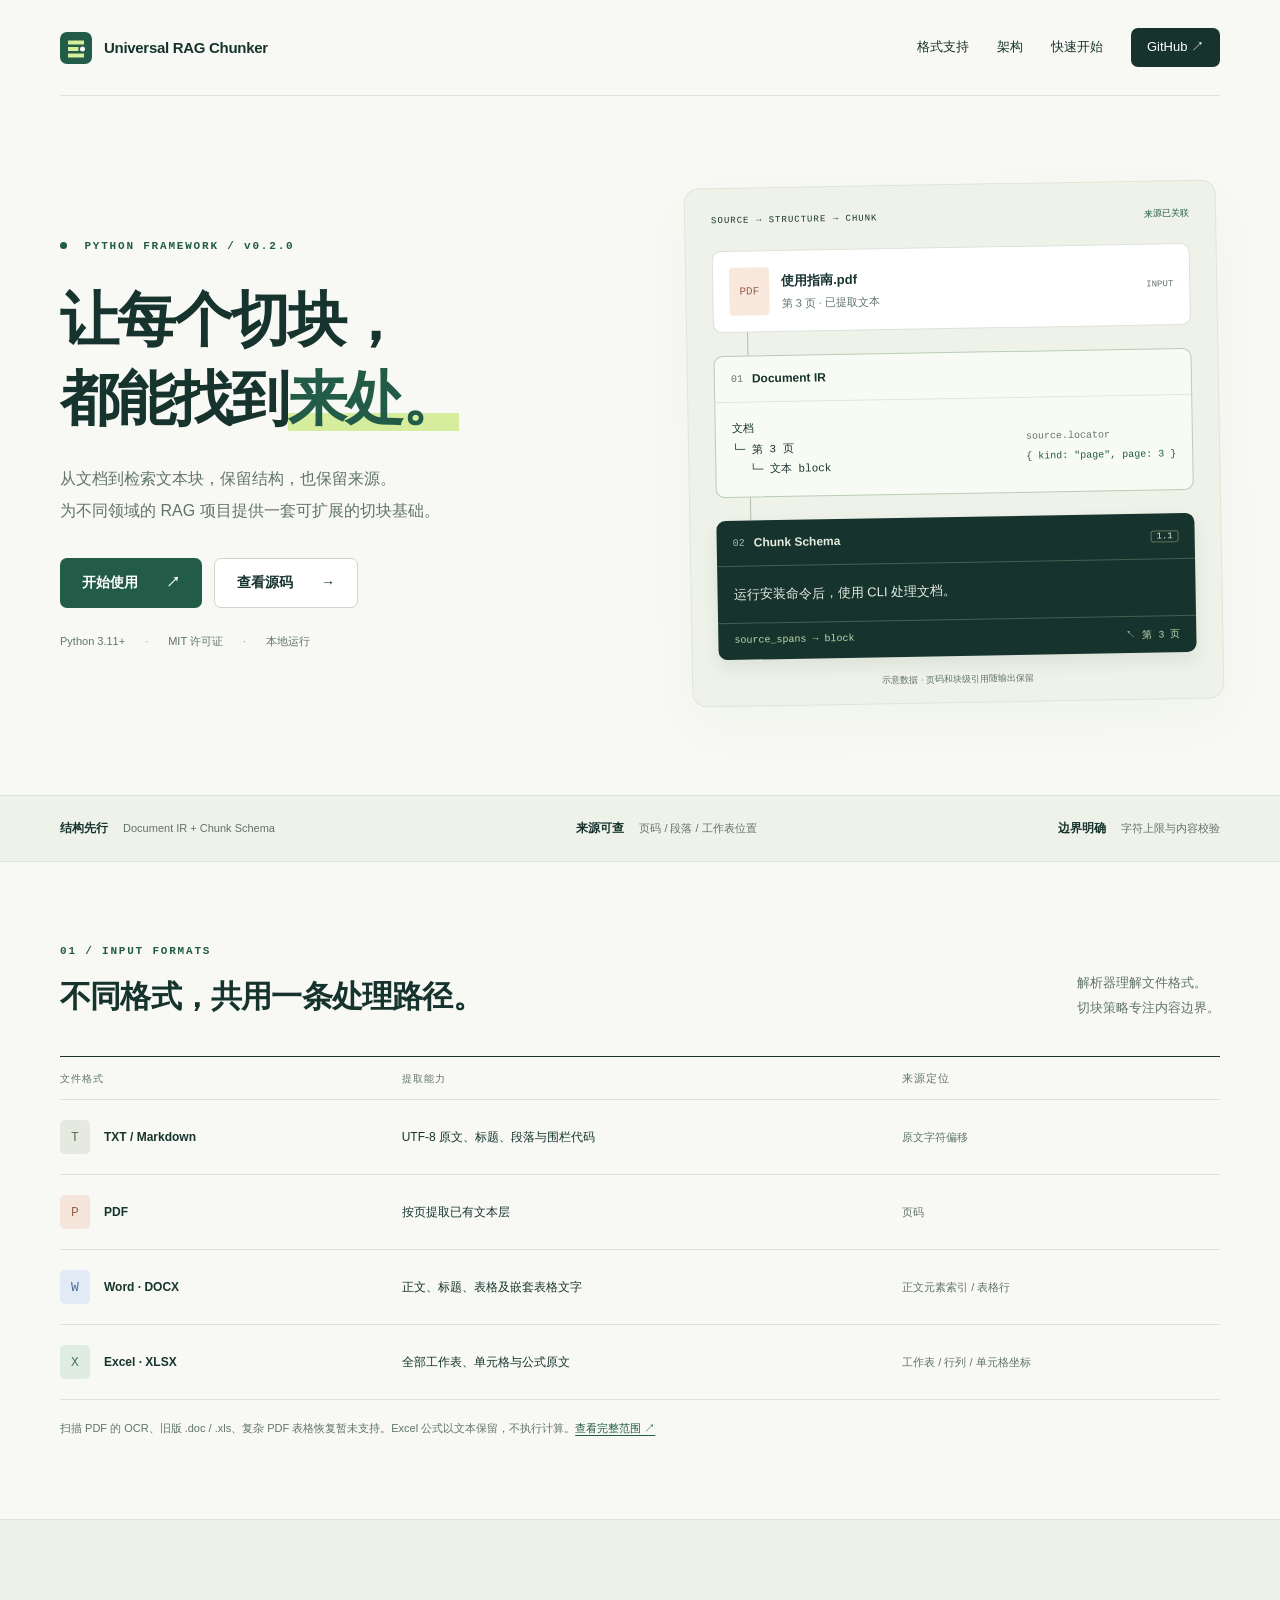
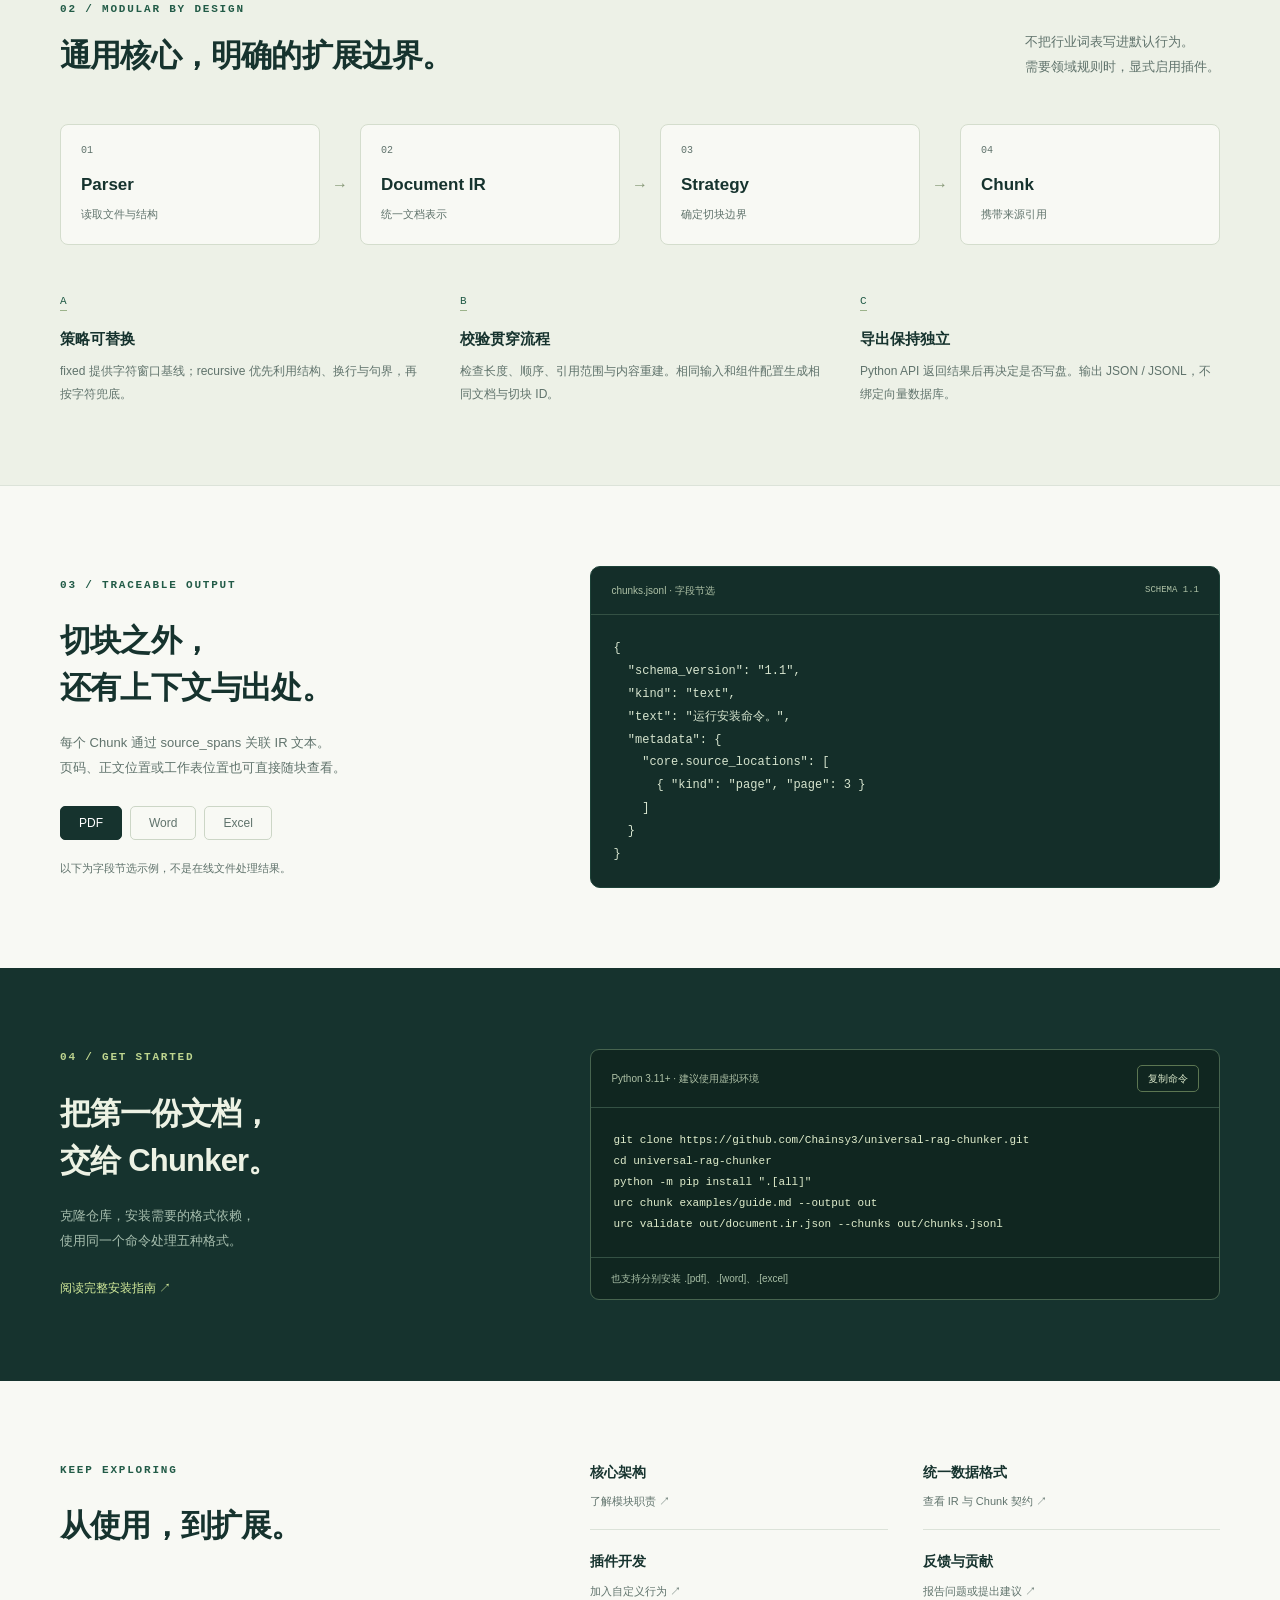
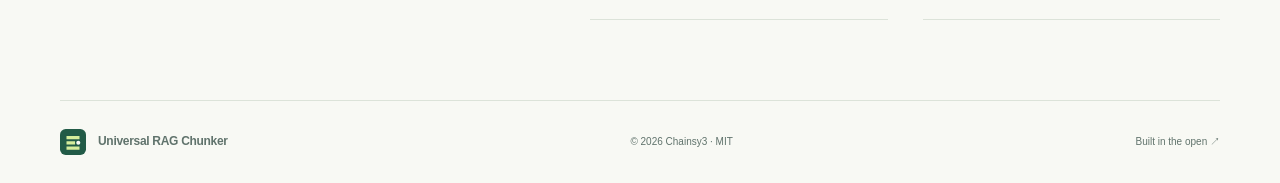
==== site/index.html @ 08a27d6c "Publish Universal RAG Chunker 0.2.0 with documentation and project website" ====
<!doctype html>
<html lang="zh-CN">
<head>
  <meta charset="utf-8">
  <meta name="viewport" content="width=device-width,initial-scale=1">
  <meta name="description" content="Universal RAG Chunker：将 TXT、Markdown、PDF、Word 和 Excel 转为可追溯、可验证的检索文本块。模块化 Python 框架，MIT 开源。">
  <meta name="theme-color" content="#132b27">
  <meta property="og:title" content="Universal RAG Chunker · 每个切块都有来处">
  <meta property="og:description" content="五种文件格式，两层数据模型，一条可追溯的 RAG 文档处理路径。">
  <meta property="og:type" content="website">
  <title>Universal RAG Chunker · 每个切块都有来处</title>
  <link rel="icon" href="icon.svg" type="image/svg+xml">
  <link rel="stylesheet" href="styles.css">
  <script src="app.js" defer></script>
</head>
<body>
<a class="skip" href="#main">跳至正文</a>
<header class="header wrap">
  <a class="brand" href="#" aria-label="Universal RAG Chunker 首页"><img src="icon.svg" alt="" width="32" height="32"><span>Universal RAG <strong>Chunker</strong></span></a>
  <nav aria-label="主导航"><a href="#formats">格式支持</a><a href="#architecture">架构</a><a href="#start">快速开始</a><a class="nav-github" href="https://github.com/Chainsy3/universal-rag-chunker">GitHub ↗</a></nav>
</header>
<main id="main">
  <section class="hero wrap">
    <div class="hero-copy">
      <p class="eyebrow"><span class="dot"></span> PYTHON FRAMEWORK / v0.2.0</p>
      <h1>让每个切块，<br>都能找到<span>来处。</span></h1>
      <p class="lead">从文档到检索文本块，保留结构，也保留来源。<br>为不同领域的 RAG 项目提供一套可扩展的切块基础。</p>
      <div class="actions"><a class="button primary" href="#start">开始使用 <span>↗</span></a><a class="button secondary" href="https://github.com/Chainsy3/universal-rag-chunker">查看源码 <span>→</span></a></div>
      <div class="hero-meta"><span>Python 3.11+</span><span>MIT 许可证</span><span>本地运行</span></div>
    </div>
    <div class="hero-visual" aria-label="文档结构和切块来源示意">
      <div class="visual-top"><span class="mono">SOURCE → STRUCTURE → CHUNK</span><span class="status">来源已关联</span></div>
      <div class="document-card"><div class="doc-icon">PDF</div><div><strong>使用指南.pdf</strong><span>第 3 页 · 已提取文本</span></div><span class="file-label">INPUT</span></div>
      <div class="connector-line"></div>
      <div class="ir-card"><div class="card-label"><span>01</span> Document IR</div><div class="ir-body"><div class="tree"><span>文档</span><span>└─ 第 3 页</span><span>　 └─ 文本 block</span></div><div class="locator"><span>source.locator</span><code>{ kind: "page", page: 3 }</code></div></div></div>
      <div class="connector-line"></div>
      <div class="chunk-card"><div class="card-label"><span>02</span> Chunk Schema <span class="mini-badge">1.1</span></div><p>运行安装命令后，使用 CLI 处理文档。</p><div class="chunk-footer"><span>source_spans → block</span><span>↖ 第 3 页</span></div></div>
      <p class="visual-note">示意数据 · 页码和块级引用随输出保留</p>
    </div>
  </section>
  <div class="principles"><div class="wrap principles-inner"><span><b>结构先行</b> Document IR + Chunk Schema</span><span><b>来源可查</b> 页码 / 段落 / 工作表位置</span><span><b>边界明确</b> 字符上限与内容校验</span></div></div>

  <section class="section wrap" id="formats">
    <div class="section-heading"><div><p class="eyebrow">01 / INPUT FORMATS</p><h2>不同格式，共用一条处理路径。</h2></div><p>解析器理解文件格式。<br>切块策略专注内容边界。</p></div>
    <div class="format-table" role="table" aria-label="支持格式">
      <div class="format-row table-head" role="row"><span role="columnheader">文件格式</span><span role="columnheader">提取能力</span><span role="columnheader">来源定位</span></div>
      <div class="format-row" role="row"><span role="cell"><b class="format-icon text-icon">T</b><strong>TXT / Markdown</strong></span><span role="cell">UTF-8 原文、标题、段落与围栏代码</span><span role="cell">原文字符偏移</span></div>
      <div class="format-row" role="row"><span role="cell"><b class="format-icon pdf-icon">P</b><strong>PDF</strong></span><span role="cell">按页提取已有文本层</span><span role="cell">页码</span></div>
      <div class="format-row" role="row"><span role="cell"><b class="format-icon word-icon">W</b><strong>Word · DOCX</strong></span><span role="cell">正文、标题、表格及嵌套表格文字</span><span role="cell">正文元素索引 / 表格行</span></div>
      <div class="format-row" role="row"><span role="cell"><b class="format-icon excel-icon">X</b><strong>Excel · XLSX</strong></span><span role="cell">全部工作表、单元格与公式原文</span><span role="cell">工作表 / 行列 / 单元格坐标</span></div>
    </div>
    <p class="note">扫描 PDF 的 OCR、旧版 .doc / .xls、复杂 PDF 表格恢复暂未支持。Excel 公式以文本保留，不执行计算。<a href="https://github.com/Chainsy3/universal-rag-chunker/blob/main/docs/formats.md">查看完整范围 ↗</a></p>
  </section>

  <section class="architecture" id="architecture"><div class="section wrap">
    <div class="section-heading"><div><p class="eyebrow">02 / MODULAR BY DESIGN</p><h2>通用核心，明确的扩展边界。</h2></div><p>不把行业词表写进默认行为。<br>需要领域规则时，显式启用插件。</p></div>
    <div class="pipeline" aria-label="处理流程"><div><small>01</small><b>Parser</b><span>读取文件与结构</span></div><i aria-hidden="true">→</i><div><small>02</small><b>Document IR</b><span>统一文档表示</span></div><i aria-hidden="true">→</i><div><small>03</small><b>Strategy</b><span>确定切块边界</span></div><i aria-hidden="true">→</i><div><small>04</small><b>Chunk</b><span>携带来源引用</span></div></div>
    <div class="architecture-notes"><article><span class="detail-number">A</span><h3>策略可替换</h3><p>fixed 提供字符窗口基线；recursive 优先利用结构、换行与句界，再按字符兜底。</p></article><article><span class="detail-number">B</span><h3>校验贯穿流程</h3><p>检查长度、顺序、引用范围与内容重建。相同输入和组件配置生成相同文档与切块 ID。</p></article><article><span class="detail-number">C</span><h3>导出保持独立</h3><p>Python API 返回结果后再决定是否写盘。输出 JSON / JSONL，不绑定向量数据库。</p></article></div>
  </div></section>

  <section class="section wrap examples" id="output">
    <div><p class="eyebrow">03 / TRACEABLE OUTPUT</p><h2>切块之外，<br>还有上下文与出处。</h2><p class="section-copy">每个 Chunk 通过 source_spans 关联 IR 文本。<br>页码、正文位置或工作表位置也可直接随块查看。</p><div class="example-tabs" role="group" aria-label="选择输出示例格式"><button class="active" type="button" data-example="pdf" aria-pressed="true">PDF</button><button type="button" data-example="word" aria-pressed="false">Word</button><button type="button" data-example="excel" aria-pressed="false">Excel</button></div><p class="note">以下为字段节选示例，不是在线文件处理结果。</p></div>
    <div class="code-panel"><div class="code-top"><span>chunks.jsonl · 字段节选</span><span class="mono">SCHEMA 1.1</span></div><pre tabindex="0"><code id="output-code">{
  "schema_version": "1.1",
  "kind": "text",
  "text": "运行安装命令。",
  "metadata": {
    "core.source_locations": [
      { "kind": "page", "page": 3 }
    ]
  }
}</code></pre></div>
  </section>

  <section class="start-section" id="start"><div class="section wrap start-grid"><div><p class="eyebrow">04 / GET STARTED</p><h2>把第一份文档，<br>交给 Chunker。</h2><p class="section-copy">克隆仓库，安装需要的格式依赖，<br>使用同一个命令处理五种格式。</p><a class="text-link" href="https://github.com/Chainsy3/universal-rag-chunker/blob/main/README.md">阅读完整安装指南 ↗</a></div><div class="install-panel"><div class="code-top"><span>Python 3.11+ · 建议使用虚拟环境</span><button type="button" id="copy-command">复制命令</button></div><pre tabindex="0"><code id="install-code">git clone https://github.com/Chainsy3/universal-rag-chunker.git
cd universal-rag-chunker
python -m pip install ".[all]"
urc chunk examples/guide.md --output out
urc validate out/document.ir.json --chunks out/chunks.jsonl</code></pre><p id="copy-status" role="status" aria-live="polite">也支持分别安装 .[pdf]、.[word]、.[excel]</p></div></div></section>

  <section class="section wrap docs-section" id="docs"><div><p class="eyebrow">KEEP EXPLORING</p><h2>从使用，到扩展。</h2></div><div class="doc-links"><a href="https://github.com/Chainsy3/universal-rag-chunker/blob/main/docs/architecture.md"><span>核心架构</span><span>了解模块职责 ↗</span></a><a href="https://github.com/Chainsy3/universal-rag-chunker/blob/main/docs/data-model.md"><span>统一数据格式</span><span>查看 IR 与 Chunk 契约 ↗</span></a><a href="https://github.com/Chainsy3/universal-rag-chunker/blob/main/docs/plugins.md"><span>插件开发</span><span>加入自定义行为 ↗</span></a><a href="https://github.com/Chainsy3/universal-rag-chunker/issues"><span>反馈与贡献</span><span>报告问题或提出建议 ↗</span></a></div></section>
</main>
<footer class="wrap footer"><a class="brand" href="#"><img src="icon.svg" alt="" width="26" height="26"><span>Universal RAG Chunker</span></a><span>© 2026 Chainsy3 · MIT</span><a href="https://github.com/Chainsy3/universal-rag-chunker">Built in the open ↗</a></footer>
</body>
</html>
---- site/styles.css ----
:root{--ink:#16332e;--muted:#60736c;--green:#225b47;--lime:#d5ed9c;--line:#dce3d9;--paper:#f8f9f4;--mono:Consolas,"SFMono-Regular",monospace}*{box-sizing:border-box}html{scroll-behavior:smooth;scroll-padding-top:30px}body{margin:0;background:var(--paper);color:var(--ink);font-family:Inter,"Segoe UI","Microsoft YaHei",sans-serif;line-height:1.7;-webkit-font-smoothing:antialiased}a{color:inherit;text-decoration:none}a:hover{text-decoration:underline;text-underline-offset:5px}button{font:inherit;cursor:pointer}button:focus-visible,a:focus-visible,pre:focus-visible{outline:3px solid #839d29;outline-offset:5px}.wrap{width:min(1160px,calc(100% - 64px));margin-inline:auto}.skip{position:absolute;top:-80px;left:20px;background:white;padding:12px;z-index:10}.skip:focus{top:8px}.header{display:flex;align-items:center;justify-content:space-between;gap:20px;min-height:96px;border-bottom:1px solid var(--line)}.brand{display:flex;align-items:center;gap:12px;font-size:15px;font-weight:600;letter-spacing:-.3px}.brand strong{font-weight:800}.header nav{display:flex;align-items:center;gap:28px;font-size:13px}.nav-github{background:var(--ink);color:white;padding:8px 16px;border-radius:7px}.hero{display:grid;grid-template-columns:1.06fr 1fr;gap:64px;padding-block:88px 92px;align-items:center}.eyebrow{font-family:var(--mono);font-size:11px;letter-spacing:1.8px;font-weight:600;margin:0 0 24px;color:var(--green)}.dot{display:inline-block;width:7px;height:7px;border-radius:50%;background:var(--green);margin-right:9px}h1{font-size:clamp(38px,4.6vw,60px);line-height:1.35;letter-spacing:-2px;margin:0 0 25px;font-weight:800}h1 span{color:var(--green);background:linear-gradient(transparent 72%,var(--lime) 72%)}.lead{font-size:16px;line-height:1.95;color:var(--muted);margin:0 0 32px}.actions{display:flex;gap:12px}.button{display:inline-flex;align-items:center;justify-content:center;gap:28px;padding:12px 22px;border-radius:7px;font-size:14px;font-weight:600}.primary{background:var(--green);color:white}.secondary{border:1px solid #ccd6cb;background:white}.hero-meta{display:flex;gap:20px;margin-top:24px;font-size:11px;color:var(--muted)}.hero-meta span+span:before{content:"·";margin-right:20px;color:#8fa28e}.hero-visual{position:relative;background:#eef2e8;border:1px solid #dfe6d8;border-radius:15px;padding:25px 26px 15px;box-shadow:0 20px 55px #17362c08;transform:rotate(-1deg)}.visual-top{display:flex;justify-content:space-between;align-items:center;font-size:9px;letter-spacing:1px;margin-bottom:22px}.mono{font-family:var(--mono)}.status{color:var(--green);letter-spacing:0}.document-card{display:flex;align-items:center;gap:12px;background:#fff;border:1px solid var(--line);border-radius:9px;padding:16px}.doc-icon{display:flex;align-items:center;justify-content:center;background:#f8e8de;color:#996249;width:40px;height:48px;border-radius:4px;font:11px var(--mono)}.document-card strong{display:block;font-size:13px}.document-card div>span{display:block;font-size:11px;color:var(--muted);margin-top:2px}.file-label{font:9px var(--mono);margin-left:auto;color:var(--muted)}.connector-line{height:23px;width:1px;margin-left:34px;background:#afc0a9}.ir-card{border:1px solid #bacdb5;border-radius:9px;background:#f8fbf3}.card-label{display:flex;align-items:center;gap:9px;font-size:12px;font-weight:650;padding:12px 16px;border-bottom:1px solid #dfe7d7}.card-label>span:first-child{font:10px var(--mono);color:var(--muted)}.ir-body{display:flex;justify-content:space-between;gap:15px;padding:16px}.tree{display:flex;flex-direction:column;font:11px/1.9 var(--mono)}.locator{display:flex;flex-direction:column;justify-content:center;gap:6px;font-size:10px}.locator>span{color:var(--muted);font-family:var(--mono)}.locator code{font:10px var(--mono);color:var(--green)}.chunk-card{background:var(--ink);color:#e6eddf;border-radius:9px;box-shadow:0 8px 18px #16332e14}.chunk-card .card-label{border-bottom:1px solid #45604f}.chunk-card .card-label>span:first-child{color:#a7c3a0}.mini-badge{font:9px var(--mono);margin-left:auto;border:1px solid #607457;padding:0 5px;border-radius:3px}.chunk-card p{font-size:13px;padding:0 16px;margin:17px 0}.chunk-footer{display:flex;justify-content:space-between;padding:11px 16px;font:10px var(--mono);color:#c3d9ac;border-top:1px solid #45604f}.visual-note{text-align:center;font-size:9px;color:var(--muted);margin:16px 0 0}.principles{border-block:1px solid var(--line);background:#eff2e9}.principles-inner{display:flex;justify-content:space-between;padding-block:22px;gap:20px;font-size:11px;color:var(--muted)}.principles b{font-size:12px;margin-right:12px;color:var(--ink)}.section{padding-block:80px}.section-heading{display:flex;justify-content:space-between;align-items:flex-end;gap:40px;margin-bottom:35px}.section-heading .eyebrow{margin-bottom:14px}h2{font-size:31px;line-height:1.5;letter-spacing:-.8px;margin:0;font-weight:750}.section-heading>p,.section-copy{font-size:13px;color:var(--muted);line-height:1.9;margin:0}.format-table{border-top:1px solid var(--ink)}.format-row{display:grid;grid-template-columns:1fr 1.5fr 1fr;gap:24px;padding:20px 0;align-items:center;border-bottom:1px solid var(--line);font-size:12px}.table-head{padding:12px 0;font-size:10px;color:var(--muted);letter-spacing:1px}.format-row>span:first-child{display:flex;align-items:center;gap:14px}.format-row>span:nth-child(3){color:var(--muted);font-size:11px}.format-icon{display:inline-grid;place-items:center;width:30px;height:34px;font:13px var(--mono);border-radius:5px}.text-icon{background:#e5e9df;color:#5c6e4a}.pdf-icon{background:#f4e4d9;color:#9a654b}.word-icon{background:#e2eaf5;color:#4a6b9c}.excel-icon{background:#dfece2;color:#47785b}.note{font-size:11px;color:var(--muted);margin:18px 0 0;line-height:1.9}.note a{color:var(--green);text-decoration:underline;text-underline-offset:3px}.architecture{background:#edf1e7;border-block:1px solid var(--line)}.pipeline{display:flex;align-items:center;justify-content:space-between;margin-top:45px;gap:12px}.pipeline>div{background:var(--paper);border:1px solid #d4ddcd;border-radius:8px;padding:20px;width:23%;display:flex;flex-direction:column;gap:5px}.pipeline small{font:10px var(--mono);color:var(--muted);margin-bottom:10px}.pipeline b{font-size:17px;font-weight:650}.pipeline span{font-size:11px;color:var(--muted)}.pipeline i{font-style:normal;color:#859776}.architecture-notes{display:grid;grid-template-columns:repeat(3,1fr);gap:40px;margin-top:40px}.detail-number{font:11px var(--mono);color:var(--green);border-bottom:1px solid #9cb38b;padding-bottom:3px}h3{font-size:15px;margin:14px 0 8px}.architecture-notes p{font-size:12px;color:var(--muted);margin:0;line-height:1.9}.examples{display:grid;grid-template-columns:.85fr 1.15fr;gap:65px;align-items:center}.examples .section-copy,.start-grid .section-copy{margin-top:20px}.example-tabs{display:flex;gap:8px;margin-top:25px}.example-tabs button{background:transparent;border:1px solid #ccd6c6;padding:6px 18px;border-radius:5px;color:var(--muted);font-size:12px}.example-tabs .active{background:var(--ink);border-color:var(--ink);color:white}.code-panel{background:#142e29;color:#d6e4ce;border:1px solid #1d4238;border-radius:10px;overflow:hidden}.code-top{display:flex;align-items:center;justify-content:space-between;gap:16px;padding:15px 20px;border-bottom:1px solid #345144;font-size:10px;color:#afc2a7}.code-top .mono{font-size:9px}.code-panel pre,.install-panel pre{padding:22px;margin:0;overflow:auto;font:12px/1.9 var(--mono);tab-size:2}.start-section{background:var(--ink);color:#edf2e4}.start-grid{display:grid;grid-template-columns:.85fr 1.15fr;gap:65px;align-items:center}.start-grid .eyebrow{color:#bed58f}.start-grid .section-copy{color:#a7beae}.text-link{display:inline-block;margin-top:25px;font-size:12px;color:#d5ed9c}.install-panel{border:1px solid #47644f;border-radius:9px;min-width:0;background:#102620}.install-panel pre{font-size:11px;color:#e0edcc}.code-top button{background:transparent;color:#d9e7c9;border:1px solid #5c7652;border-radius:5px;padding:4px 10px;font-size:10px}.install-panel>p{font-size:10px;color:#a6bda4;padding:12px 20px;margin:0;border-top:1px solid #345144}.docs-section{display:grid;grid-template-columns:.85fr 1.15fr;gap:65px}.doc-links{display:grid;grid-template-columns:1fr 1fr;gap:20px 35px}.doc-links a{display:flex;flex-direction:column;border-bottom:1px solid var(--line);padding-bottom:18px;gap:8px}.doc-links a>span:first-child{font-size:14px;font-weight:600}.doc-links a>span:last-child{font-size:11px;color:var(--muted)}.footer{display:flex;justify-content:space-between;align-items:center;gap:20px;padding-block:28px;border-top:1px solid var(--line);font-size:10px;color:var(--muted)}.footer .brand{font-size:12px}
@media(min-width:1500px){.hero{padding-block:110px}}@media(max-width:950px){.hero{gap:30px;padding-block:60px}h1{font-size:42px}.lead{font-size:14px}.hero-visual{padding:20px 16px}.locator code{font-size:9px}.wrap{width:calc(100% - 40px)}.header nav{gap:16px}.principles-inner{flex-wrap:wrap;justify-content:flex-start;gap:12px 26px}.section{padding-block:60px}h2{font-size:27px}.examples,.start-grid,.docs-section{gap:35px}.architecture-notes{gap:25px}.pipeline>div{padding:16px}.pipeline b{font-size:15px}}
@media(max-width:700px){.header{min-height:88px;align-items:flex-start;padding-block:18px;flex-wrap:wrap}.brand{font-size:13px}.header nav{gap:20px;font-size:11px;width:100%;justify-content:space-between}.nav-github{padding:4px 10px}.hero{grid-template-columns:1fr;gap:40px;padding-block:45px 55px}.hero-copy{max-width:500px}h1{font-size:43px}.eyebrow{font-size:10px;margin-bottom:18px}.lead{font-size:14px}.hero-visual{transform:none;max-width:500px;width:100%;padding:24px}.ir-body{justify-content:space-between}.locator code{font-size:11px}.principles-inner{flex-direction:column;gap:8px;padding-block:18px}.section-heading{align-items:flex-start;flex-direction:column;gap:16px;margin-bottom:25px}.section-heading>p br{display:none}h2{font-size:26px}.format-row{grid-template-columns:1fr 1.2fr;gap:9px 16px;padding:18px 0}.format-row>span:nth-child(3){grid-column:2;font-size:10px}.format-row.table-head>span:nth-child(3){display:none}.format-row>span:first-child{gap:9px;font-size:11px}.format-row>span:nth-child(2){font-size:11px}.pipeline{display:grid;grid-template-columns:1fr 1fr;gap:12px;margin-top:30px}.pipeline>div{width:100%}.pipeline i{display:none}.architecture-notes{grid-template-columns:1fr;gap:22px;margin-top:30px}.architecture-notes h3{display:inline-block;margin-left:10px}.architecture-notes p{margin-top:5px}.examples,.start-grid,.docs-section{grid-template-columns:1fr;gap:30px}.section{padding-block:50px}.code-panel pre{font-size:11px}.install-panel pre{font-size:10px;padding:18px}.docs-section .eyebrow{margin-bottom:12px}.footer{flex-wrap:wrap;gap:15px}.footer .brand{width:100%}.note{font-size:10px}}
@media(prefers-reduced-motion:reduce){html{scroll-behavior:auto}}
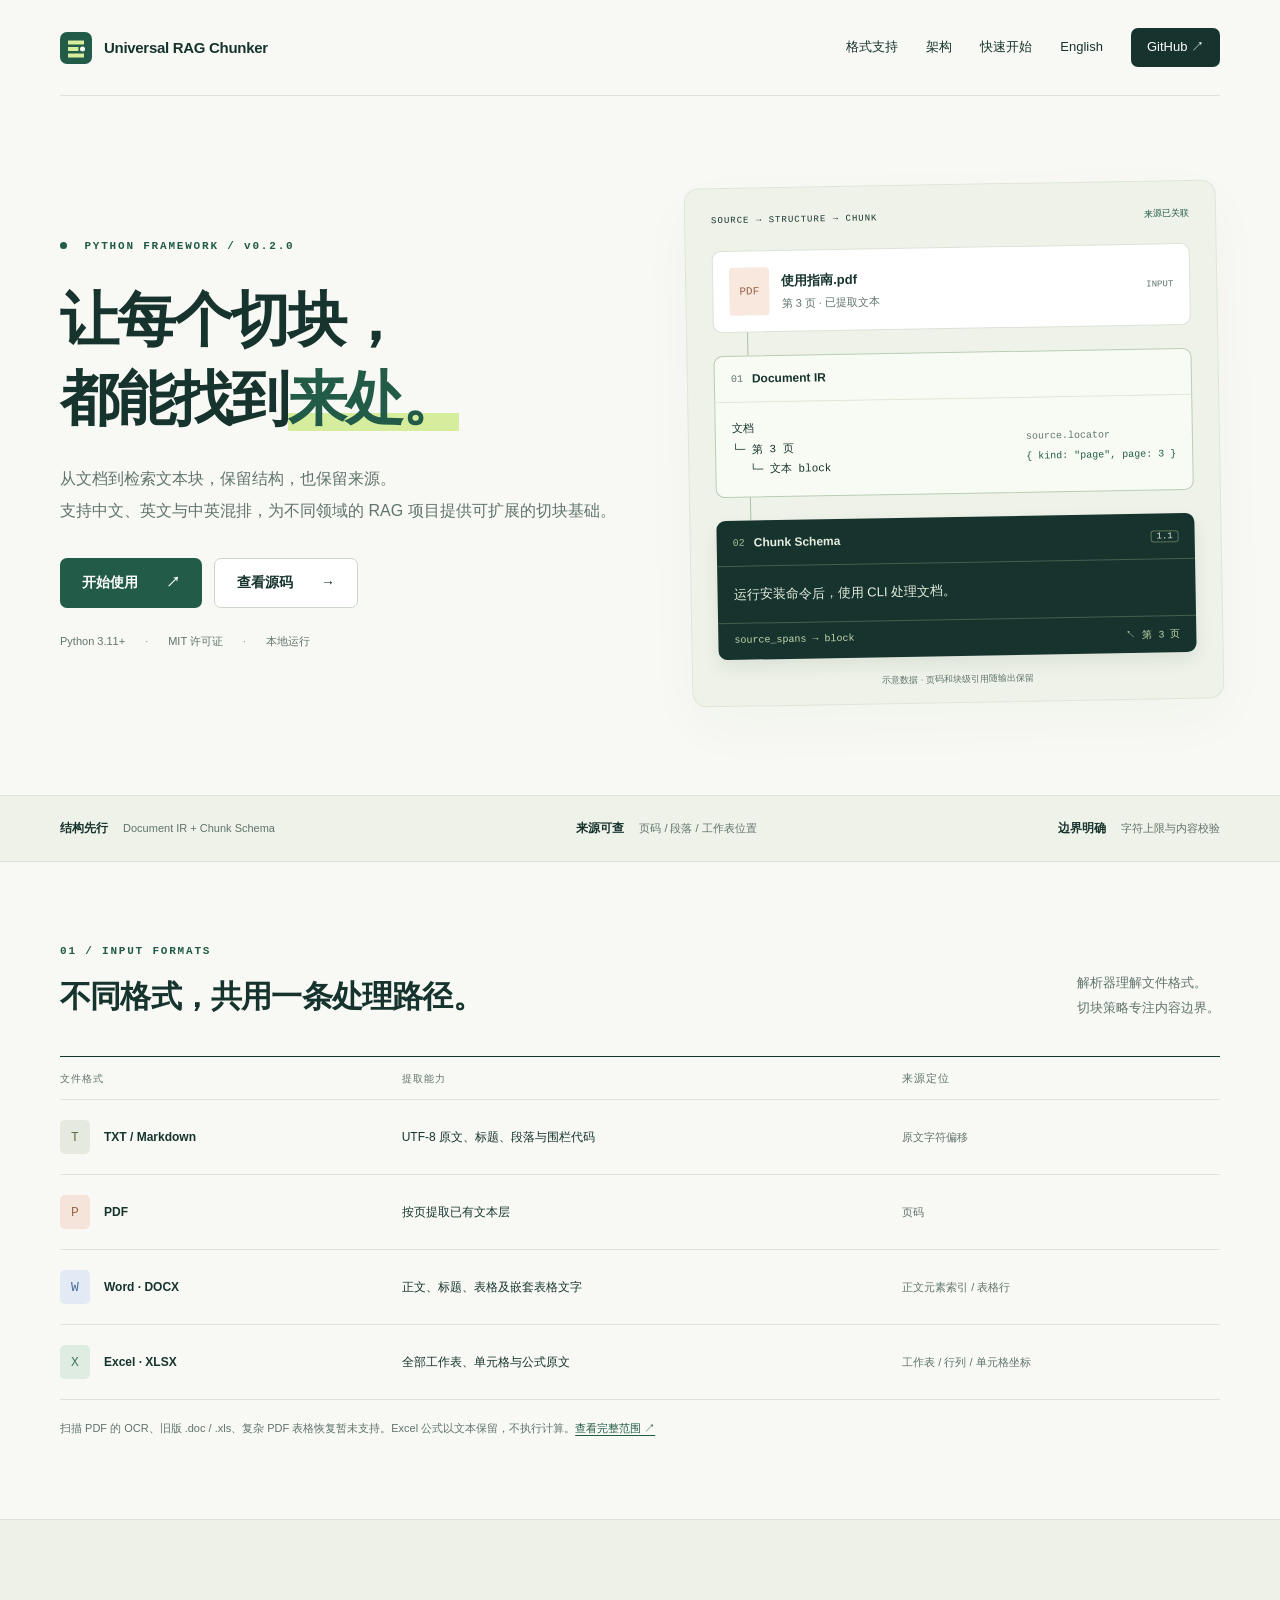
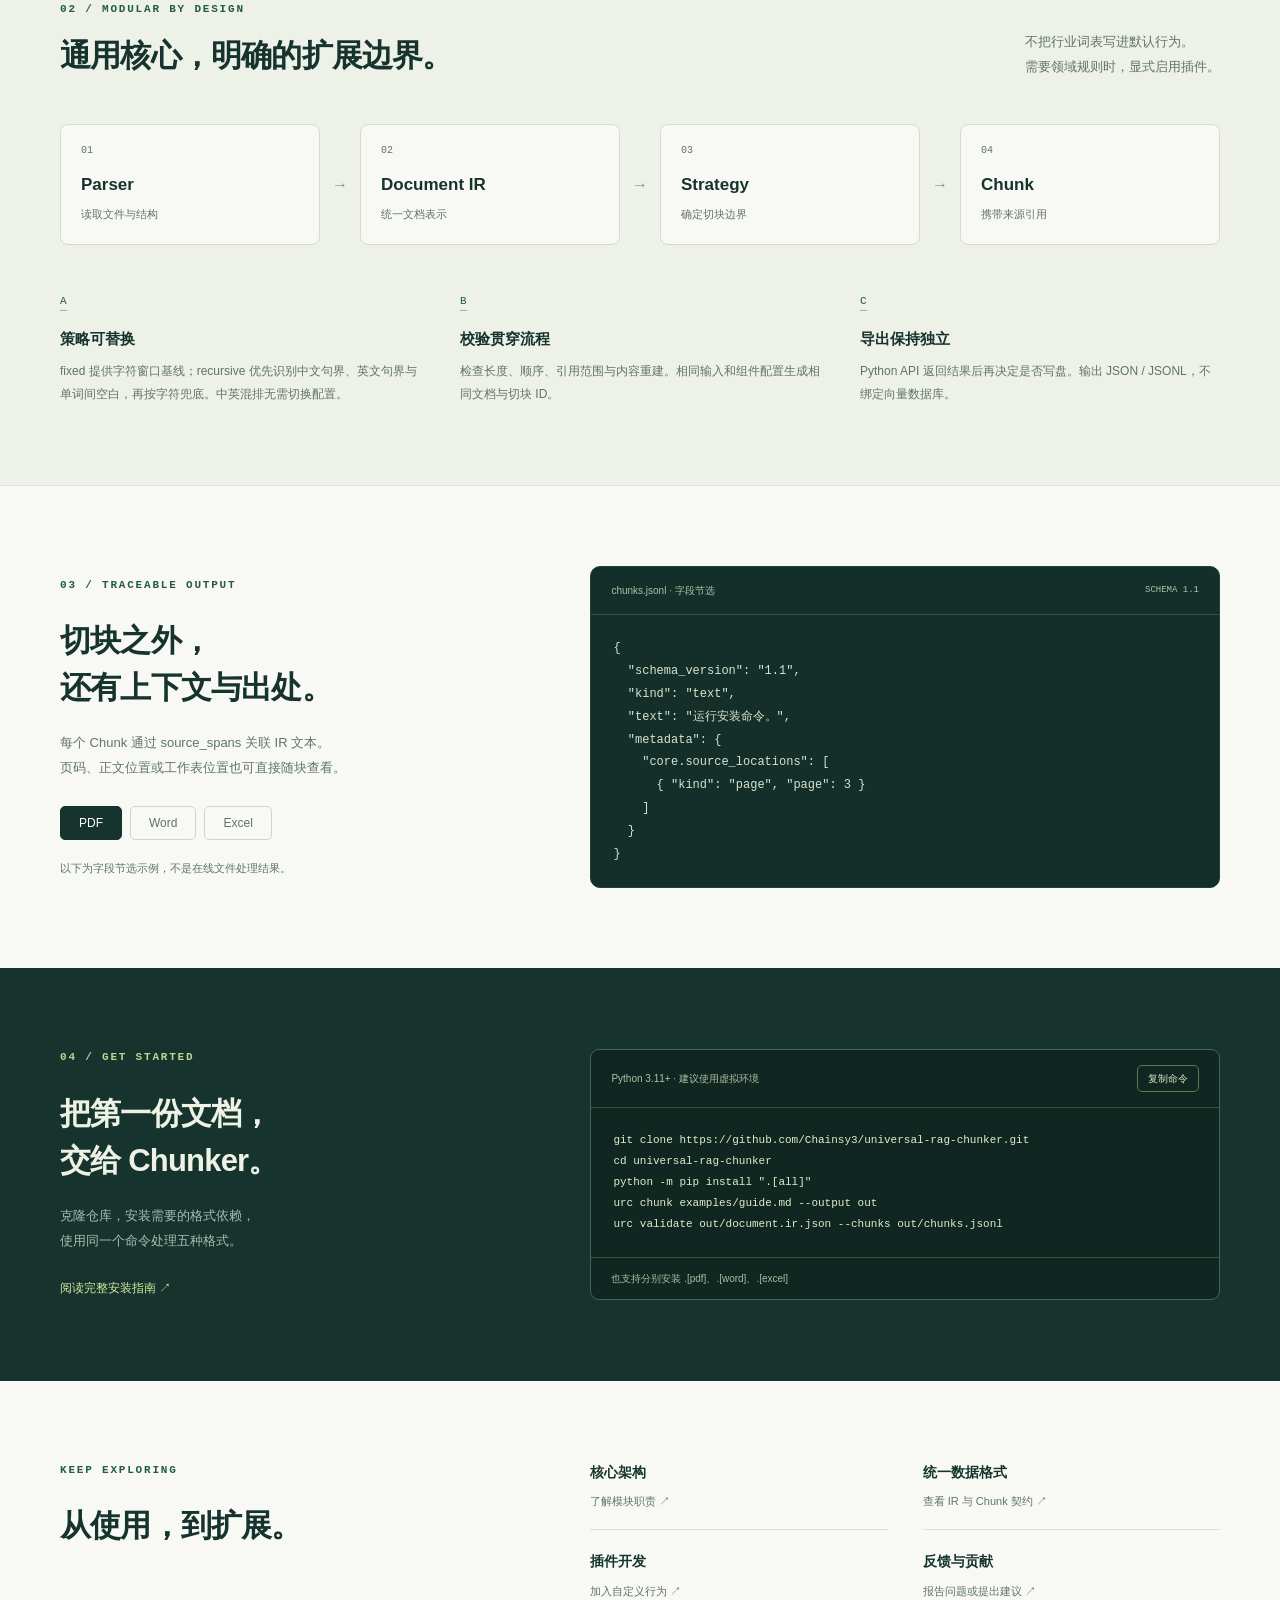
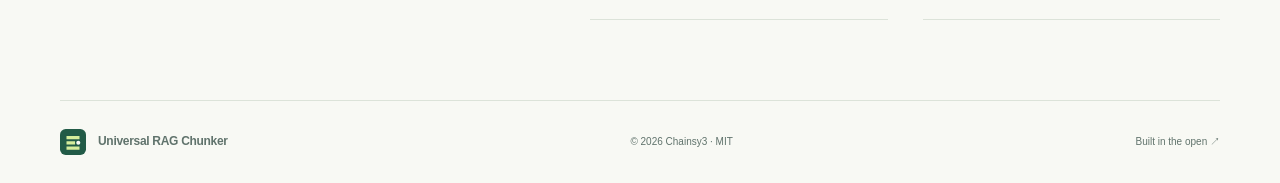
==== commit 94acf537: "Improve Chinese and English chunk boundaries and publish bilingual website" ====
--- a/site/index.html
+++ b/site/index.html
@@ -9,6 +9,8 @@
   <meta property="og:description" content="五种文件格式，两层数据模型，一条可追溯的 RAG 文档处理路径。">
   <meta property="og:type" content="website">
   <title>Universal RAG Chunker · 每个切块都有来处</title>
+  <link rel="alternate" hreflang="zh-CN" href="https://chainsy3.github.io/universal-rag-chunker/">
+  <link rel="alternate" hreflang="en" href="https://chainsy3.github.io/universal-rag-chunker/en.html">
   <link rel="icon" href="icon.svg" type="image/svg+xml">
   <link rel="stylesheet" href="styles.css">
   <script src="app.js" defer></script>
@@ -17,14 +19,14 @@
 <a class="skip" href="#main">跳至正文</a>
 <header class="header wrap">
   <a class="brand" href="#" aria-label="Universal RAG Chunker 首页"><img src="icon.svg" alt="" width="32" height="32"><span>Universal RAG <strong>Chunker</strong></span></a>
-  <nav aria-label="主导航"><a href="#formats">格式支持</a><a href="#architecture">架构</a><a href="#start">快速开始</a><a class="nav-github" href="https://github.com/Chainsy3/universal-rag-chunker">GitHub ↗</a></nav>
+  <nav aria-label="主导航"><a href="#formats">格式支持</a><a href="#architecture">架构</a><a href="#start">快速开始</a><a href="en.html" lang="en" hreflang="en">English</a><a class="nav-github" href="https://github.com/Chainsy3/universal-rag-chunker">GitHub ↗</a></nav>
 </header>
 <main id="main">
   <section class="hero wrap">
     <div class="hero-copy">
       <p class="eyebrow"><span class="dot"></span> PYTHON FRAMEWORK / v0.2.0</p>
       <h1>让每个切块，<br>都能找到<span>来处。</span></h1>
-      <p class="lead">从文档到检索文本块，保留结构，也保留来源。<br>为不同领域的 RAG 项目提供一套可扩展的切块基础。</p>
+      <p class="lead">从文档到检索文本块，保留结构，也保留来源。<br>支持中文、英文与中英混排，为不同领域的 RAG 项目提供可扩展的切块基础。</p>
       <div class="actions"><a class="button primary" href="#start">开始使用 <span>↗</span></a><a class="button secondary" href="https://github.com/Chainsy3/universal-rag-chunker">查看源码 <span>→</span></a></div>
       <div class="hero-meta"><span>Python 3.11+</span><span>MIT 许可证</span><span>本地运行</span></div>
     </div>
@@ -55,7 +57,7 @@
   <section class="architecture" id="architecture"><div class="section wrap">
     <div class="section-heading"><div><p class="eyebrow">02 / MODULAR BY DESIGN</p><h2>通用核心，明确的扩展边界。</h2></div><p>不把行业词表写进默认行为。<br>需要领域规则时，显式启用插件。</p></div>
     <div class="pipeline" aria-label="处理流程"><div><small>01</small><b>Parser</b><span>读取文件与结构</span></div><i aria-hidden="true">→</i><div><small>02</small><b>Document IR</b><span>统一文档表示</span></div><i aria-hidden="true">→</i><div><small>03</small><b>Strategy</b><span>确定切块边界</span></div><i aria-hidden="true">→</i><div><small>04</small><b>Chunk</b><span>携带来源引用</span></div></div>
-    <div class="architecture-notes"><article><span class="detail-number">A</span><h3>策略可替换</h3><p>fixed 提供字符窗口基线；recursive 优先利用结构、换行与句界，再按字符兜底。</p></article><article><span class="detail-number">B</span><h3>校验贯穿流程</h3><p>检查长度、顺序、引用范围与内容重建。相同输入和组件配置生成相同文档与切块 ID。</p></article><article><span class="detail-number">C</span><h3>导出保持独立</h3><p>Python API 返回结果后再决定是否写盘。输出 JSON / JSONL，不绑定向量数据库。</p></article></div>
+    <div class="architecture-notes"><article><span class="detail-number">A</span><h3>策略可替换</h3><p>fixed 提供字符窗口基线；recursive 优先识别中文句界、英文句界与单词间空白，再按字符兜底。中英混排无需切换配置。</p></article><article><span class="detail-number">B</span><h3>校验贯穿流程</h3><p>检查长度、顺序、引用范围与内容重建。相同输入和组件配置生成相同文档与切块 ID。</p></article><article><span class="detail-number">C</span><h3>导出保持独立</h3><p>Python API 返回结果后再决定是否写盘。输出 JSON / JSONL，不绑定向量数据库。</p></article></div>
   </div></section>
 
   <section class="section wrap examples" id="output">
--- a/site/styles.css
+++ b/site/styles.css
@@ -2,3 +2,5 @@
 @media(min-width:1500px){.hero{padding-block:110px}}@media(max-width:950px){.hero{gap:30px;padding-block:60px}h1{font-size:42px}.lead{font-size:14px}.hero-visual{padding:20px 16px}.locator code{font-size:9px}.wrap{width:calc(100% - 40px)}.header nav{gap:16px}.principles-inner{flex-wrap:wrap;justify-content:flex-start;gap:12px 26px}.section{padding-block:60px}h2{font-size:27px}.examples,.start-grid,.docs-section{gap:35px}.architecture-notes{gap:25px}.pipeline>div{padding:16px}.pipeline b{font-size:15px}}
 @media(max-width:700px){.header{min-height:88px;align-items:flex-start;padding-block:18px;flex-wrap:wrap}.brand{font-size:13px}.header nav{gap:20px;font-size:11px;width:100%;justify-content:space-between}.nav-github{padding:4px 10px}.hero{grid-template-columns:1fr;gap:40px;padding-block:45px 55px}.hero-copy{max-width:500px}h1{font-size:43px}.eyebrow{font-size:10px;margin-bottom:18px}.lead{font-size:14px}.hero-visual{transform:none;max-width:500px;width:100%;padding:24px}.ir-body{justify-content:space-between}.locator code{font-size:11px}.principles-inner{flex-direction:column;gap:8px;padding-block:18px}.section-heading{align-items:flex-start;flex-direction:column;gap:16px;margin-bottom:25px}.section-heading>p br{display:none}h2{font-size:26px}.format-row{grid-template-columns:1fr 1.2fr;gap:9px 16px;padding:18px 0}.format-row>span:nth-child(3){grid-column:2;font-size:10px}.format-row.table-head>span:nth-child(3){display:none}.format-row>span:first-child{gap:9px;font-size:11px}.format-row>span:nth-child(2){font-size:11px}.pipeline{display:grid;grid-template-columns:1fr 1fr;gap:12px;margin-top:30px}.pipeline>div{width:100%}.pipeline i{display:none}.architecture-notes{grid-template-columns:1fr;gap:22px;margin-top:30px}.architecture-notes h3{display:inline-block;margin-left:10px}.architecture-notes p{margin-top:5px}.examples,.start-grid,.docs-section{grid-template-columns:1fr;gap:30px}.section{padding-block:50px}.code-panel pre{font-size:11px}.install-panel pre{font-size:10px;padding:18px}.docs-section .eyebrow{margin-bottom:12px}.footer{flex-wrap:wrap;gap:15px}.footer .brand{width:100%}.note{font-size:10px}}
 @media(prefers-reduced-motion:reduce){html{scroll-behavior:auto}}
+
+.header nav{flex-wrap:wrap}html[lang="en"] h1{font-size:clamp(34px,4vw,54px);letter-spacing:-1.5px}html[lang="en"] .pipeline span{overflow-wrap:anywhere}
